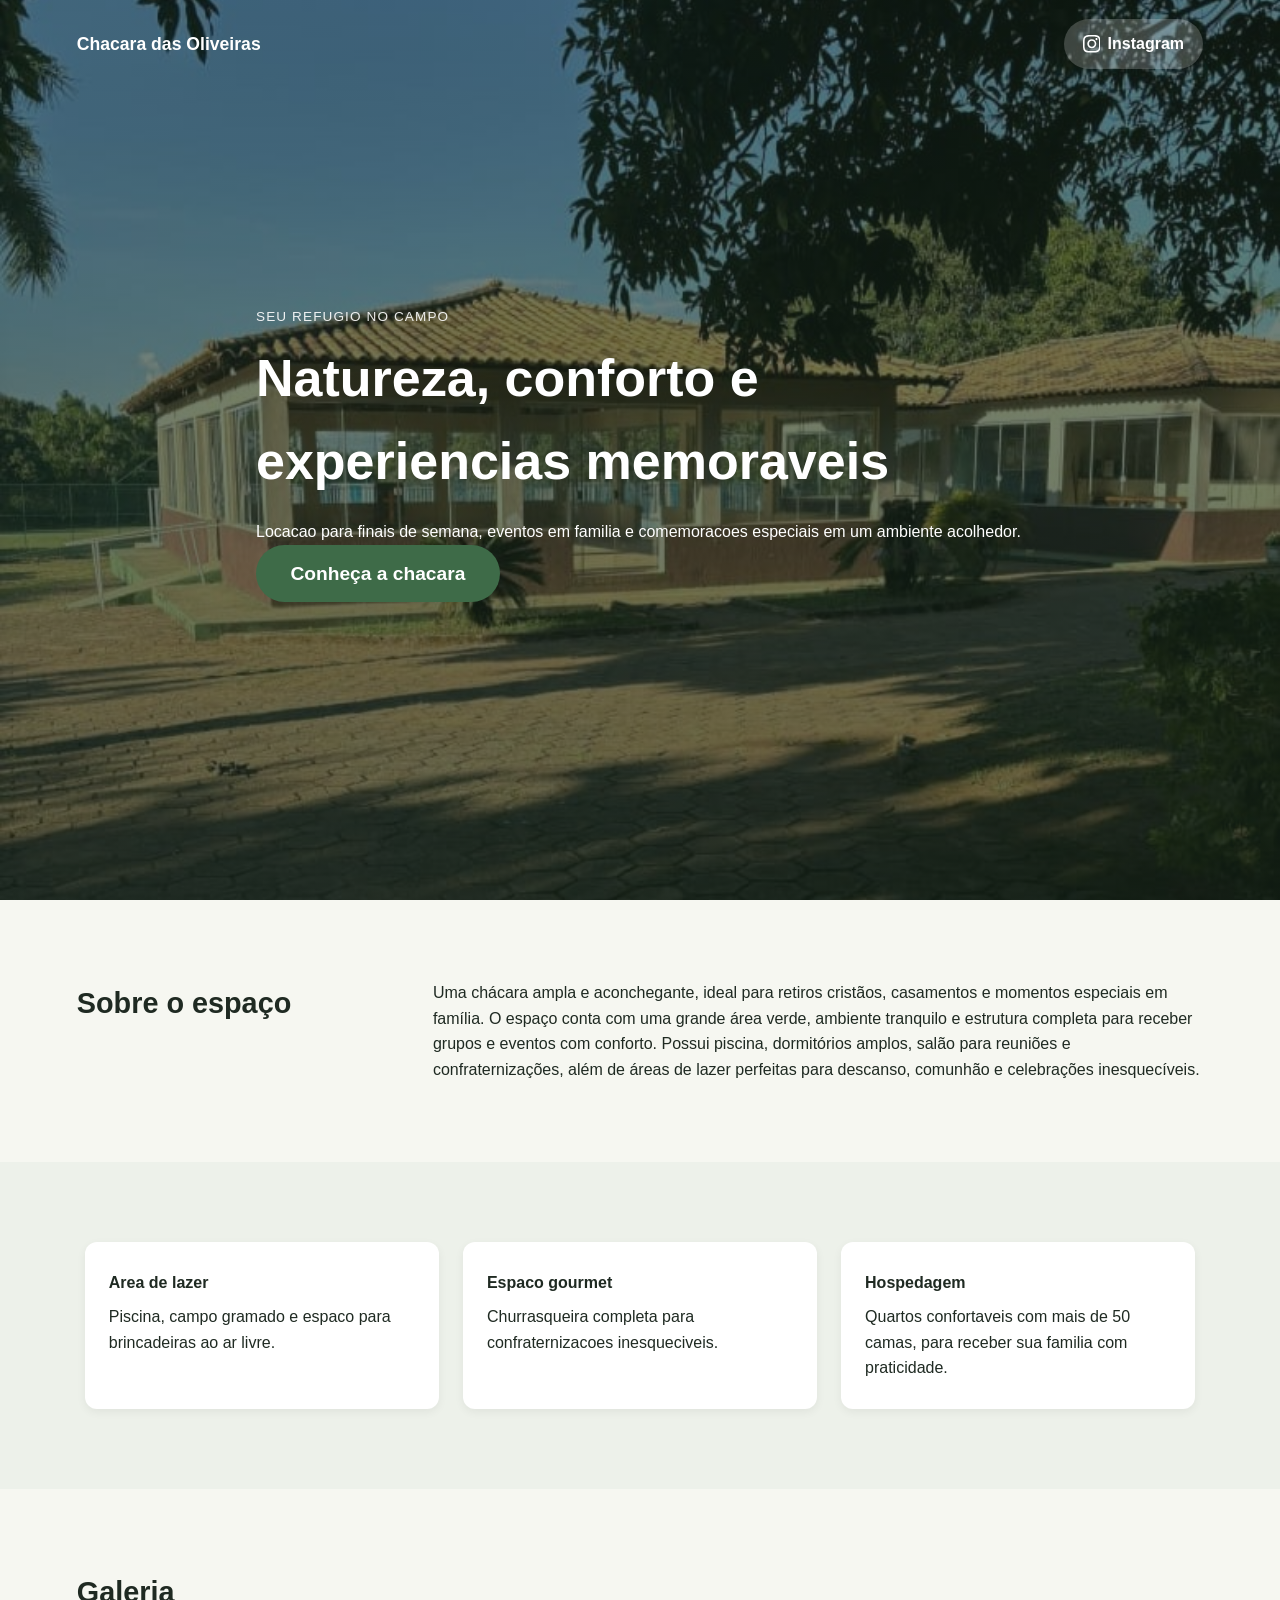
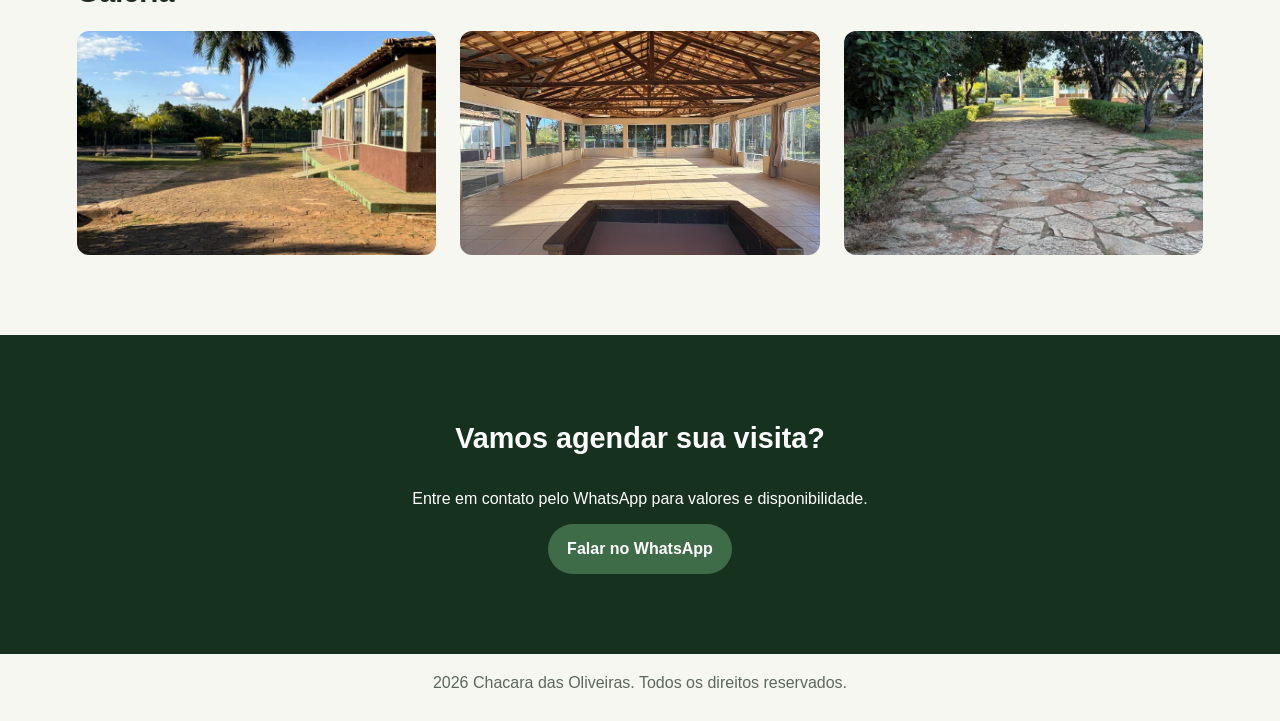
==== index.html @ fa6d8def "m1" ====
<!DOCTYPE html>
<html lang="pt-BR">
  <head>
    <meta charset="UTF-8" />
    <meta name="viewport" content="width=device-width, initial-scale=1.0" />
    <title>Chacara das Oliveiras</title>
    <meta
      name="description"
      content="Um refugio no campo para eventos, descanso e momentos inesqueciveis."
    />
    <link rel="stylesheet" href="./style.css" />
  </head>
  <body>
    <header class="hero">
      <nav class="nav container">
        <h1 class="logo">Chacara das Oliveiras</h1>
        <a
          class="btn btn-instagram"
          href="https://www.instagram.com/chacaradasoliveiras"
          target="_blank"
          rel="noopener noreferrer"
          aria-label="Seguir no Instagram"
        >
          <svg class="btn-icon" viewBox="0 0 24 24" aria-hidden="true">
            <path
              d="M12 2.163c3.204 0 3.584.012 4.85.07 3.252.148 4.771 1.691 4.919 4.919.058 1.265.069 1.645.069 4.849 0 3.205-.012 3.584-.069 4.849-.149 3.225-1.664 4.771-4.919 4.919-1.266.058-1.644.07-4.85.07-3.204 0-3.584-.012-4.849-.07-3.26-.149-4.771-1.699-4.919-4.92-.058-1.265-.07-1.644-.07-4.849 0-3.204.013-3.583.07-4.849.149-3.227 1.664-4.771 4.919-4.919 1.266-.057 1.645-.069 4.849-.069zm0-2.163c-3.259 0-3.667.014-4.947.072-4.358.2-6.78 2.618-6.98 6.98-.059 1.281-.073 1.689-.073 4.948 0 3.259.014 3.668.072 4.948.2 4.358 2.618 6.78 6.98 6.98 1.281.058 1.689.072 4.948.072 3.259 0 3.668-.014 4.948-.072 4.354-.2 6.782-2.618 6.979-6.98.059-1.28.073-1.689.073-4.948 0-3.259-.014-3.667-.072-4.947-.196-4.354-2.617-6.78-6.979-6.98-1.281-.059-1.69-.073-4.949-.073zm0 5.838c-3.403 0-6.162 2.759-6.162 6.162s2.759 6.163 6.162 6.163 6.162-2.759 6.162-6.163c0-3.403-2.759-6.162-6.162-6.162zm0 10.162c-2.209 0-4-1.79-4-4 0-2.209 1.791-4 4-4s4 1.791 4 4c0 2.21-1.791 4-4 4zm6.406-11.845c-.796 0-1.441.645-1.441 1.44s.645 1.44 1.441 1.44c.795 0 1.439-.645 1.439-1.44s-.644-1.44-1.439-1.44z"
            />
          </svg>
          Instagram
        </a>
      </nav>

      <div class="hero-content container">
        <p class="tagline">Seu refugio no campo</p>
        <h2>Natureza, conforto e experiencias memoraveis</h2>
        <p>
          Locacao para finais de semana, eventos em familia e comemoracoes
          especiais em um ambiente acolhedor.
        </p>
        <a class="btn btn-primary" href="#sobre">Conheça a chacara</a>
      </div>
    </header>

    <main>
      <section id="sobre" class="section container">
        <h3>Sobre o espaço</h3>
        <p>
          Uma chácara ampla e aconchegante, 
          ideal para retiros cristãos, casamentos e momentos especiais em família. 
          O espaço conta com uma grande área verde, 
          ambiente tranquilo e estrutura completa para receber grupos e eventos com conforto. 
          Possui piscina, dormitórios amplos, salão para reuniões e confraternizações, 
          além de áreas de lazer perfeitas para descanso, comunhão e celebrações inesquecíveis.
        </p>
      </section>

      <section class="section features">
        <div class="container grid">
          <article class="card">
            <h4>Area de lazer</h4>
            <p>Piscina, campo gramado e espaco para brincadeiras ao ar livre.</p>
          </article>
          <article class="card">
            <h4>Espaco gourmet</h4>
            <p>Churrasqueira completa para confraternizacoes inesqueciveis.</p>
          </article>
          <article class="card">
            <h4>Hospedagem</h4>
            <p>Quartos confortaveis com mais de 50 camas, para receber sua familia com praticidade.</p>
          </article>
        </div>
      </section>

      <section class="section container">
        <h3>Galeria</h3>
        <div class="gallery">
          <figure class="photo">
            <img src="./img/galeria-1.jpeg" alt="Vista externa da chacara" />
          </figure>
          <figure class="photo">
            <img src="./img/galeria-2.jpeg" alt="Area da piscina da chacara" />
          </figure>
          <figure class="photo">
            <img src="./img/galeria-3.jpeg" alt="Espaco gourmet da chacara" />
          </figure>
        </div>
      </section>

      <section id="contato" class="section contact">
        <div class="container">
          <h3>Vamos agendar sua visita?</h3>
          <p>Entre em contato pelo WhatsApp para valores e disponibilidade.</p>
          <a
            class="btn btn-primary"
            href="https://wa.me/5561998202728"
            target="_blank"
            rel="noopener noreferrer"
          >
            Falar no WhatsApp
          </a>
        </div>
      </section>
    </main>

    <footer class="footer">
      <div class="container">
        <p>
          <span id="year"></span> Chacara das Oliveiras. Todos os direitos
          reservados.
        </p>
      </div>
    </footer>

    <script src="./script.js"></script>
  </body>
</html>
---- style.css ----
:root {
  --bg: #f6f7f1;
  --surface: #ffffff;
  --primary: #3e6b48;
  --primary-dark: #2d5035;
  --text: #1f2a22;
  --muted: #5c685f;
  --container: min(1100px, 92%);
  --section-y: 4rem;
}

* {
  box-sizing: border-box;
  margin: 0;
  padding: 0;
}

body {
  font-family: Arial, sans-serif;
  color: var(--text);
  background: var(--bg);
  line-height: 1.6;
}

.container {
  width: var(--container);
  margin: 0 auto;
}

.hero {
  min-height: 100vh;
  min-height: 100dvh;
  display: flex;
  flex-direction: column;
  color: #fff;
  background: linear-gradient(rgba(22, 39, 27, 0.55), rgba(22, 39, 27, 0.65)),
    url("./img/Fundo.jpeg")
      center/cover no-repeat;
  padding-bottom: 3rem;
}

.nav {
  display: flex;
  justify-content: space-between;
  align-items: center;
  padding: 1.2rem 0;
}

.logo {
  font-size: 1.1rem;
  font-weight: 700;
}

.hero-content {
  flex: 1;
  display: flex;
  flex-direction: column;
  justify-content: center;
  padding: 2rem 0 4rem;
  max-width: 42rem;
}

.hero-content h2 {
  font-size: clamp(2rem, 5vw, 3rem);
  margin: 0.6rem 0 1rem;
}

.tagline {
  letter-spacing: 0.08em;
  text-transform: uppercase;
  font-size: 0.85rem;
  opacity: 0.9;
}

.section {
  padding: var(--section-y) 0;
}

#sobre {
  display: grid;
  gap: 1rem 3rem;
  align-items: start;
}

.section h3 {
  margin-bottom: 0.8rem;
  font-size: 1.8rem;
}

.features {
  background: #edf1ea;
}

.grid {
  display: grid;
  grid-template-columns: repeat(3, 1fr);
  gap: 1rem;
}

.card {
  background: var(--surface);
  border-radius: 12px;
  padding: 1.2rem;
  box-shadow: 0 3px 10px rgba(0, 0, 0, 0.06);
}

.card h4 {
  margin-bottom: 0.5rem;
}

.gallery {
  display: grid;
  grid-template-columns: repeat(3, 1fr);
  gap: 1rem;
  margin-top: 1rem;
}

.photo {
  aspect-ratio: 4 / 3;
  min-height: 180px;
  border-radius: 12px;
  overflow: hidden;
  background: #e6f1e2;
}

.photo img {
  width: 100%;
  height: 100%;
  min-height: 100%;
  object-fit: cover;
  display: block;
}

.contact .container {
  display: flex;
  flex-direction: column;
  align-items: center;
  gap: 0.75rem;
  max-width: 36rem;
}

.contact {
  background: #16321f;
  color: #fff;
  text-align: center;
}

.btn {
  display: inline-block;
  text-decoration: none;
  border-radius: 999px;
  padding: 0.75rem 1.2rem;
  font-weight: 700;
  transition: 0.2s ease;
}

.btn-primary {
  background: var(--primary);
  color: #fff;
}

.btn-primary:hover {
  background: var(--primary-dark);
}

.hero-content .btn-primary {
  font-size: 1.15rem;
  line-height: 1.25;
  padding: 1rem 2rem;
  align-self: flex-start;
}

.btn-instagram {
  display: inline-flex;
  align-items: center;
  gap: 0.45rem;
  background: rgba(255, 255, 255, 0.2);
  color: #fff;
}

.btn-instagram:hover {
  background: rgba(255, 255, 255, 0.32);
}

.btn-icon {
  width: 1.1rem;
  height: 1.1rem;
  fill: currentColor;
  flex-shrink: 0;
}

.footer {
  padding: 1rem 0 1.6rem;
  text-align: center;
  color: var(--muted);
}

/* Pagina de reserva + calendario */
.page-reserva {
  min-height: 100vh;
  display: flex;
  flex-direction: column;
}

.reserva-header {
  background: var(--surface);
  border-bottom: 1px solid #dfe8d9;
  box-shadow: 0 1px 0 rgba(62, 107, 72, 0.06);
}

.reserva-nav {
  padding: 1rem 0;
}

.logo-link {
  color: var(--text);
  text-decoration: none;
}

.logo-link:hover {
  color: var(--primary);
}

.btn-outline {
  background: transparent;
  color: var(--primary);
  border: 2px solid var(--primary);
}

.btn-outline:hover {
  background: var(--primary);
  color: #fff;
}

.reserva-main {
  flex: 1;
  display: flex;
  flex-direction: column;
  align-items: center;
  text-align: center;
  padding: 2.5rem 0 3.5rem;
}

.reserva-title {
  font-size: clamp(1.6rem, 4vw, 2rem);
  margin-bottom: 0.5rem;
}

.reserva-intro {
  color: var(--muted);
  max-width: 40rem;
  margin-bottom: 1.75rem;
}

.calendar-card {
  background: var(--surface);
  border-radius: 16px;
  padding: 1.5rem;
  width: 100%;
  max-width: 420px;
  margin-inline: auto;
  box-shadow: 0 4px 24px rgba(22, 39, 27, 0.08);
  border: 1px solid #e3ebe0;
}

.calendar-toolbar {
  display: flex;
  align-items: center;
  justify-content: space-between;
  gap: 0.75rem;
  margin-bottom: 1rem;
}

.calendar-month {
  font-size: 1.15rem;
  font-weight: 700;
  text-transform: capitalize;
  flex: 1;
  text-align: center;
}

.calendar-nav {
  width: 40px;
  height: 40px;
  border: none;
  border-radius: 10px;
  background: #edf1ea;
  color: var(--primary-dark);
  font-size: 1rem;
  cursor: pointer;
  transition: background 0.2s ease;
}

.calendar-nav:hover {
  background: #dce8d6;
}

.calendar-legend {
  display: flex;
  flex-wrap: wrap;
  gap: 1rem;
  margin-bottom: 1rem;
  font-size: 0.85rem;
  color: var(--muted);
}

.legend-item {
  display: inline-flex;
  align-items: center;
  gap: 0.4rem;
}

.legend-swatch {
  width: 14px;
  height: 14px;
  border-radius: 4px;
  display: inline-block;
}

.legend-available .legend-swatch {
  background: #c8e6c9;
  border: 1px solid #81c784;
}

.legend-unavailable .legend-swatch {
  background: #eceff1;
  border: 1px solid #cfd8dc;
}

.calendar-grid {
  display: grid;
  grid-template-columns: repeat(7, 1fr);
  gap: 6px;
}

.calendar-weekdays {
  margin-bottom: 0.35rem;
  font-size: 0.72rem;
  font-weight: 700;
  text-transform: uppercase;
  letter-spacing: 0.04em;
  color: var(--muted);
  text-align: center;
}

.calendar-weekdays span {
  padding: 0.25rem 0;
}

.cal-day {
  aspect-ratio: 1;
  min-height: 44px;
  border: none;
  border-radius: 10px;
  font-size: 0.95rem;
  font-weight: 600;
  cursor: pointer;
  transition: transform 0.15s ease, box-shadow 0.15s ease;
}

.cal-day-empty {
  visibility: hidden;
  pointer-events: none;
  min-height: 44px;
}

.cal-day-available {
  background: #d4edda;
  color: var(--primary-dark);
  border: 1px solid #a5d6a7;
}

.cal-day-available:hover {
  transform: scale(1.04);
  box-shadow: 0 2px 8px rgba(62, 107, 72, 0.2);
}

.cal-day-unavailable {
  background: #f0f2f4;
  color: #9aa0a5;
  border: 1px solid #e0e4e7;
  cursor: not-allowed;
}

@media (min-width: 900px) {
  #sobre {
    grid-template-columns: minmax(12rem, 1fr) minmax(0, 2.5fr);
  }

  #sobre h3 {
    margin-bottom: 0;
  }
}

@media (min-width: 1200px) {
  :root {
    --container: min(1280px, 88%);
    --section-y: 5rem;
  }

  .hero-content {
    max-width: 48rem;
  }

  .hero-content h2 {
    font-size: 3.25rem;
  }

  .hero-content .btn-primary {
    font-size: 1.2rem;
    padding: 1.05rem 2.15rem;
  }

  .grid {
    gap: 1.5rem;
  }

  .card {
    padding: 1.75rem 1.5rem;
  }

  .gallery {
    gap: 1.5rem;
  }

  .photo {
    min-height: 0;
    aspect-ratio: 16 / 10;
  }

  .features .container {
    padding-inline: 0.5rem;
  }

  .calendar-card {
    max-width: 460px;
    padding: 1.75rem 2rem;
  }
}

@media (min-width: 1600px) {
  :root {
    --container: min(1440px, 86%);
    --section-y: 6rem;
  }

  .hero-content {
    max-width: 52rem;
  }

  .hero-content h2 {
    font-size: 3.5rem;
  }

  .hero-content .btn-primary {
    font-size: 1.25rem;
    padding: 1.1rem 2.35rem;
  }

  .section h3 {
    font-size: 2rem;
  }

  .grid {
    gap: 2rem;
  }

  .gallery {
    gap: 2rem;
  }

  .photo {
    aspect-ratio: 16 / 9;
  }

  .calendar-card {
    max-width: 520px;
  }

  .cal-day {
    min-height: 48px;
    font-size: 1rem;
  }
}

@media (max-width: 900px) {
  .grid,
  .gallery {
    grid-template-columns: 1fr;
  }

  #sobre {
    display: block;
  }

  .hero {
    min-height: 85vh;
    min-height: 85dvh;
  }

  .hero-content {
    justify-content: flex-start;
    padding-top: 2rem;
    padding-bottom: 2.5rem;
  }

  .reserva-main {
    align-items: stretch;
    text-align: left;
  }

  .calendar-card {
    max-width: none;
  }
}
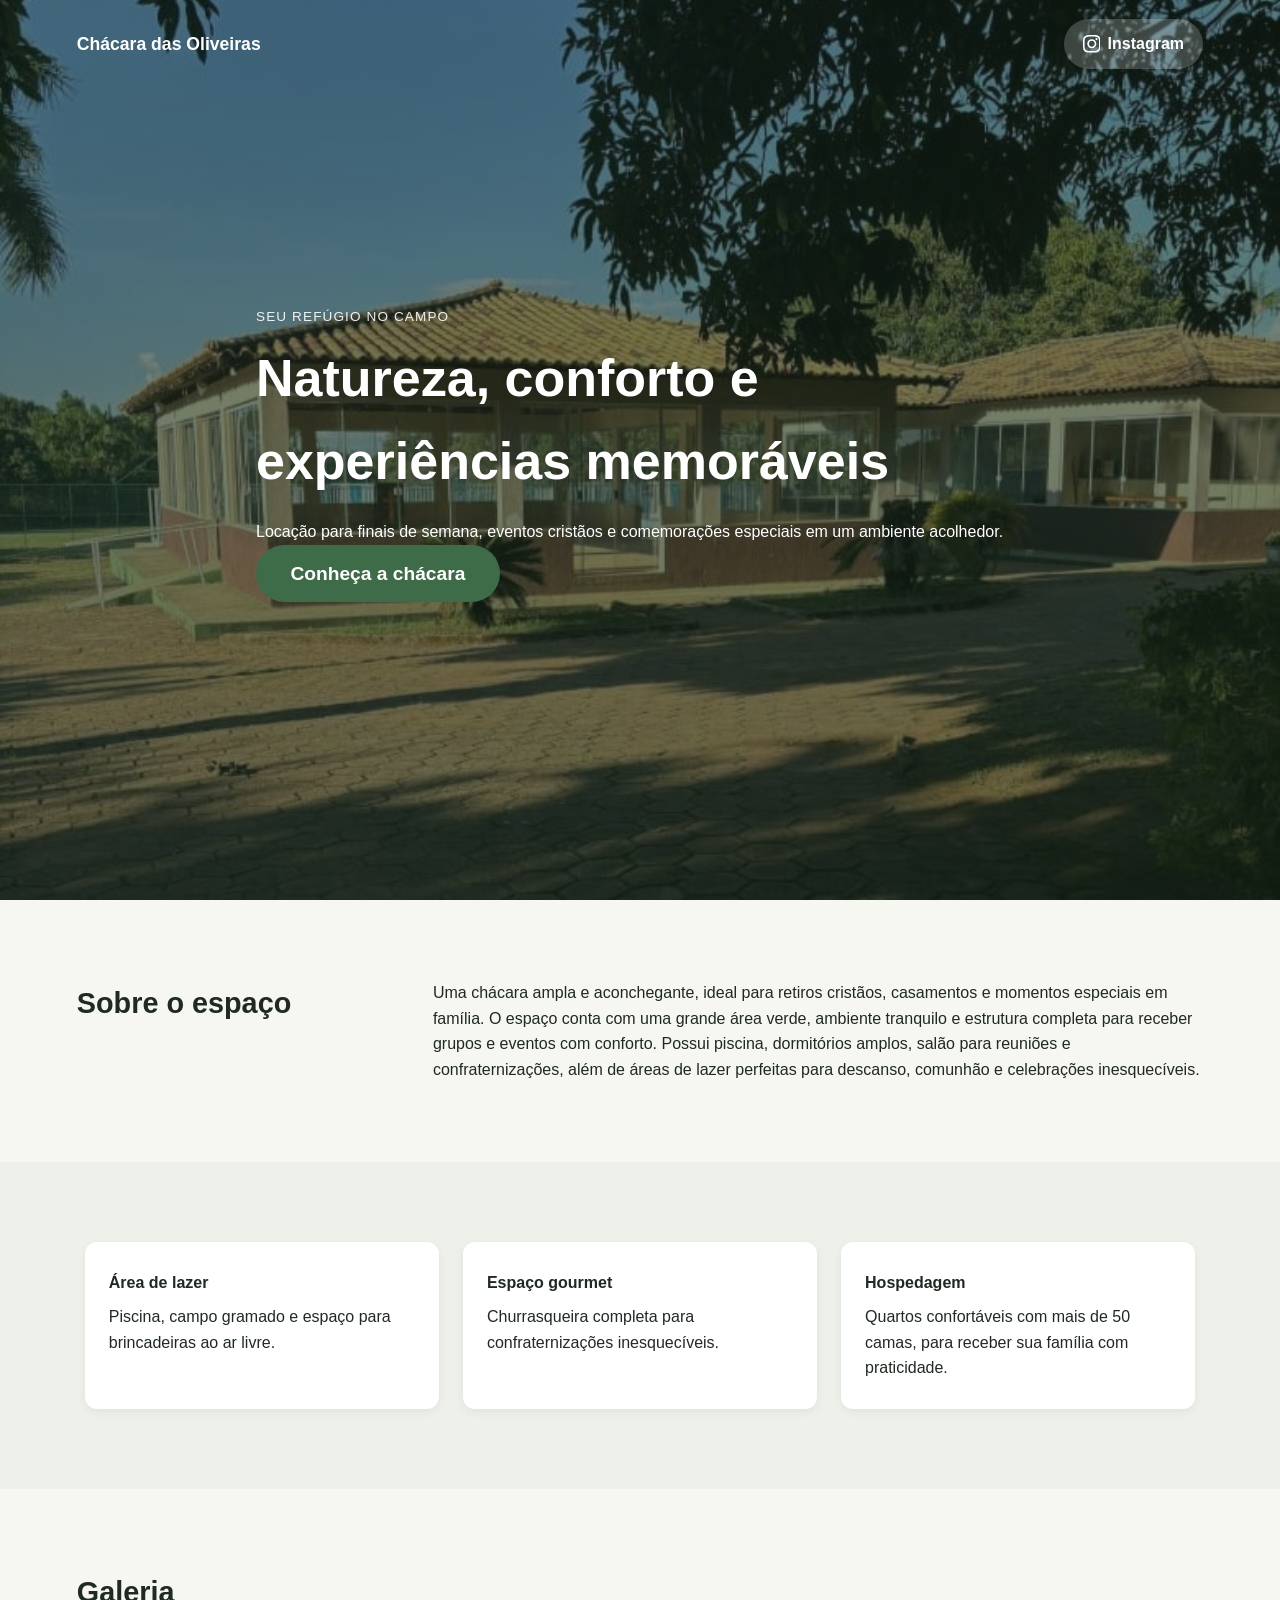
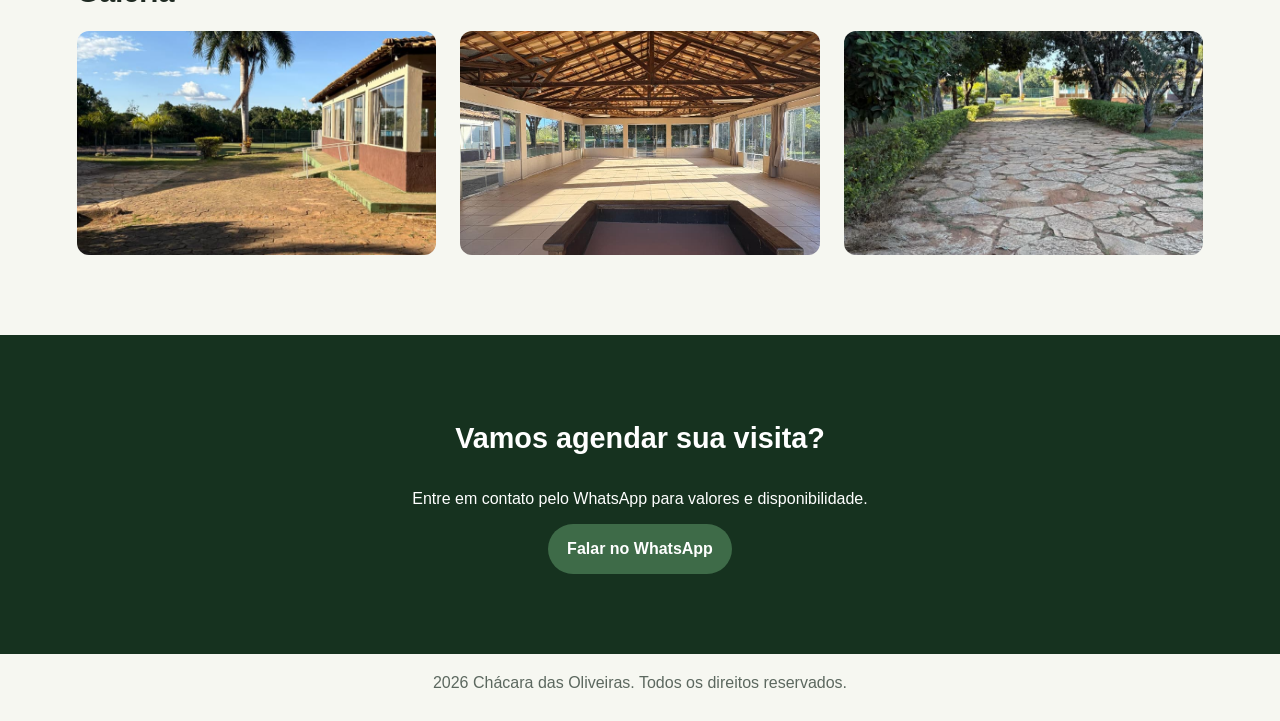
==== commit 5c2bdfdf: "Alteração dos acentos" ====
--- a/index.html
+++ b/index.html
@@ -3,17 +3,17 @@
   <head>
     <meta charset="UTF-8" />
     <meta name="viewport" content="width=device-width, initial-scale=1.0" />
-    <title>Chacara das Oliveiras</title>
+    <title>Chácara das Oliveiras</title>
     <meta
       name="description"
-      content="Um refugio no campo para eventos, descanso e momentos inesqueciveis."
+      content="Um refúgio no campo para eventos, descanso e momentos inesquecíveis."
     />
     <link rel="stylesheet" href="./style.css" />
   </head>
   <body>
     <header class="hero">
       <nav class="nav container">
-        <h1 class="logo">Chacara das Oliveiras</h1>
+        <h1 class="logo">Chácara das Oliveiras</h1>
         <a
           class="btn btn-instagram"
           href="https://www.instagram.com/chacaradasoliveiras"
@@ -31,13 +31,13 @@
       </nav>
 
       <div class="hero-content container">
-        <p class="tagline">Seu refugio no campo</p>
-        <h2>Natureza, conforto e experiencias memoraveis</h2>
+        <p class="tagline">Seu refúgio no campo</p>
+        <h2>Natureza, conforto e experiências memoráveis</h2>
         <p>
-          Locacao para finais de semana, eventos em familia e comemoracoes
+          Locação para finais de semana, eventos cristãos e comemorações
           especiais em um ambiente acolhedor.
         </p>
-        <a class="btn btn-primary" href="#sobre">Conheça a chacara</a>
+        <a class="btn btn-primary" href="#sobre">Conheça a chácara</a>
       </div>
     </header>
 
@@ -57,16 +57,16 @@
       <section class="section features">
         <div class="container grid">
           <article class="card">
-            <h4>Area de lazer</h4>
-            <p>Piscina, campo gramado e espaco para brincadeiras ao ar livre.</p>
+            <h4>Área de lazer</h4>
+            <p>Piscina, campo gramado e espaço para brincadeiras ao ar livre.</p>
           </article>
           <article class="card">
-            <h4>Espaco gourmet</h4>
-            <p>Churrasqueira completa para confraternizacoes inesqueciveis.</p>
+            <h4>Espaço gourmet</h4>
+            <p>Churrasqueira completa para confraternizações inesquecíveis.</p>
           </article>
           <article class="card">
             <h4>Hospedagem</h4>
-            <p>Quartos confortaveis com mais de 50 camas, para receber sua familia com praticidade.</p>
+            <p>Quartos confortáveis com mais de 50 camas, para receber sua família com praticidade.</p>
           </article>
         </div>
       </section>
@@ -75,13 +75,13 @@
         <h3>Galeria</h3>
         <div class="gallery">
           <figure class="photo">
-            <img src="./img/galeria-1.jpeg" alt="Vista externa da chacara" />
+            <img src="./img/galeria-1.jpeg" alt="Vista externa da chácara" />
           </figure>
           <figure class="photo">
-            <img src="./img/galeria-2.jpeg" alt="Area da piscina da chacara" />
+            <img src="./img/galeria-2.jpeg" alt="Área da piscina da chácara" />
           </figure>
           <figure class="photo">
-            <img src="./img/galeria-3.jpeg" alt="Espaco gourmet da chacara" />
+            <img src="./img/galeria-3.jpeg" alt="Espaço gourmet da chácara" />
           </figure>
         </div>
       </section>
@@ -105,7 +105,7 @@
     <footer class="footer">
       <div class="container">
         <p>
-          <span id="year"></span> Chacara das Oliveiras. Todos os direitos
+          <span id="year"></span> Chácara das Oliveiras. Todos os direitos
           reservados.
         </p>
       </div>
